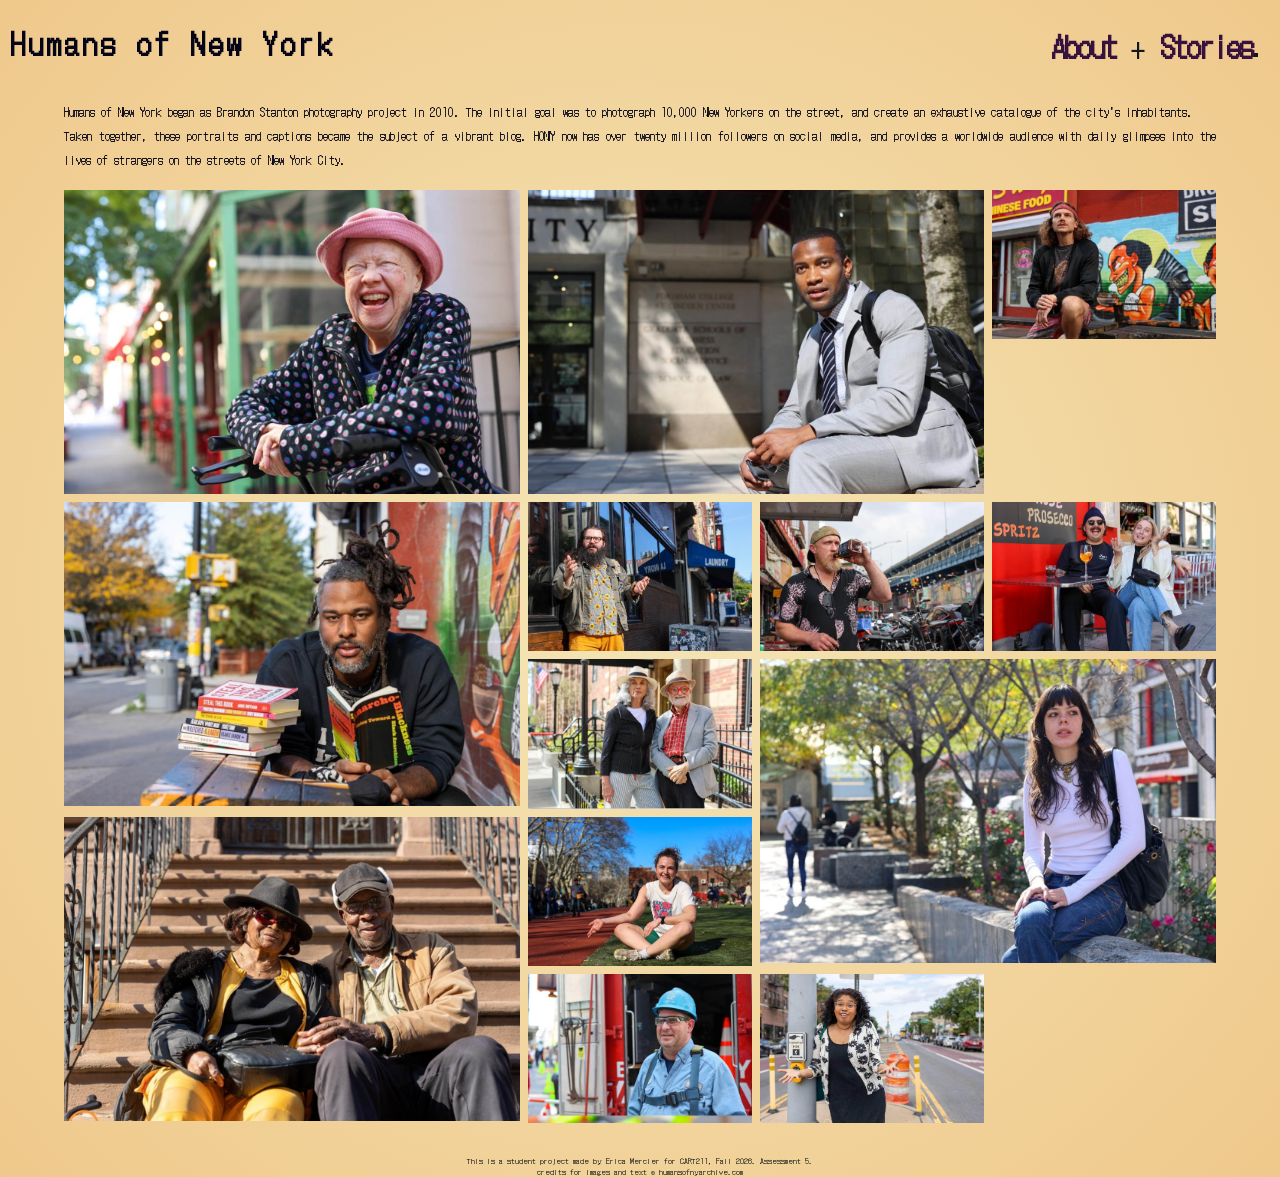
==== Assessment5/index.html @ a5850657 "Publish site." ====
<!DOCTYPE html>
<html lang="en">
<head>
    <title>Humans of New York</title> 
    <!-- stylesheet --> <link rel="stylesheet" href="style.css">
     <meta charset="UTF-8">
     <meta name="robots" content="noindex, nofollow">
     <link rel="preconnect" href="https://fonts.bunny.net">
  <link
    href="https://fonts.bunny.net/css?family=dotgothic16:400&display=swap"
    rel="stylesheet">
</head>

<body>

<!-- Navigation & Title-->  

<div class="title"><h1>Humans of New York</h1> <img src="assets/logo.png"></div>
<div class="nav">
    <a href="index.html">About</a> +
    <a href="stories.html">Stories</a>.
</div>


<div id="wrapper">
    <p>Humans of New York began as Brandon Stanton photography project in 2010.  The initial goal was to photograph 10,000 New Yorkers on the street, and create an exhaustive catalogue of the city’s inhabitants.</p>
    <p>Taken together, these portraits and captions became the subject of a vibrant blog. HONY now has over twenty million followers on social media, and provides a worldwide audience with daily glimpses into the lives of strangers on the streets of New York City.</p> 
<br>
<div class="image-grid">
    <a class="card wide" href="#">
    <img src="assets/tough_morning.jpg" alt="Tough Morning">
    <span class="caption">Tough Morning</span>
    </a>

    <a class="card wide" href="#">
    <img src="assets/they_loved_me.jpg" alt="They loved me">
    <span class="caption">They Loved Me</span>
    </a>

    <a class="card" href="#">
    <img src="assets/The_Empire.jpg" alt="The Empire">
    <span class="caption">The Empire</span>
    </a>

    <a class="card wide" href="#">
    <img src="assets/the_algorithm.jpg" alt="The Algorithm">
    <span class="caption">The Algorithm</span>
    </a>

    <a class="card" href="#">
    <img src="assets/sketchbook.jpg" alt="Sketchbook">
    <span class="caption">Sketchbook</span>

    <a class="card" href="#">
    <img src="assets/Right_and_wrong.jpg" alt="Right and wrong">
    <span class="caption">Right and wrong</span>

    <a class="card" href="#">
    <img src="assets/Mardi-Gras.jpg" alt="Mardi Gras">
    <span class="caption">Mardi Gras</span>

    <a class="card" href="#">
    <img src="assets/invisibility.jpg" alt="Invisibility">
    <span class="caption">Invisibility</span>
    </a>

    <a class="card wide" href="#">
    <img src="assets/homework.jpg" alt="Homework">
    <span class="caption">Homework</span>
    </a>

    <a class="card wide" href="#">
    <img src="assets/gettin_married.jpg" alt="Getting Married">
    <span class="caption">Getting Married</span>
     </a>

    <a class="card" href="#">
    <img src="assets/fake_sport.jpg" alt="Fake Sport">
    <span class="caption">Fake Sport</span>

    <a class="card" href="#">
    <img src="assets/Chipwich_guy.jpg" alt="Chipwich Guy">
    <span class="caption">Chipwich Guy</span>

    <a class="card" href="#">
    <img src="assets/america_pageant.jpg" alt="America Pageant">
    <span class="caption">America Pageant</span>
    </a>
</div>

</div>

<footer> 
This is a student project made by Erica Mercier for CART211, Fall 2026. Assessment 5.<br> credits for images and text © humansofnyarchive.com
</footer>
</div>
---- Assessment5/style.css ----
body {
  background: #E0E2DB;
  background: radial-gradient(circle,rgb(244, 227, 178) 10%, rgb(239, 200, 139) 100%);
  margin: 0;
  padding: 0;
  list-style: none;
}

.title {
  top: 0;
  left: 0;
  color: #050517;   
  text-align: left;
  font-family: "DotGothic16", sans-serif;
  text-decoration: none;
  width: 40%;
  float: left; 
  position:fixed;
  padding-left:10px;
  z-index: 10;
  letter-spacing: 3px;
}

.title h1 {
color: #050517;   
  text-align: left;
  font-family: "DotGothic16", sans-serif;
  font-size: 30px;
  z-index: 10;
}

.title img {
    display:none;
    width:0px;
    z-index: 10;

}

.nav {
  top: 10px ;
  right: 0;
  width: 60%;
  color: #121616;
  text-align: right;
  font-family: "DotGothic16", sans-serif;
  font-size:30px;
  text-decoration: none;
  float:right;
  position: fixed;
  padding:1%;
  z-index: 11;

}

.nav a {
    text-align: left;
    text-decoration: none;
    font-weight: bold;
    color:#37123C;
    letter-spacing: -2px;
}
.nav a:hover {
  text-decoration: underline;
  color: #CF5C36;  
  letter-spacing: -3px;
  
}

#wrapper {
    float:center;
    width: 90%;
    padding-left:5%;
    padding-top:100px;
    z-index: 1;

}

p {
    font-family: "DotGothic16", sans-serif;
    margin: auto ;
    color: #050517;
    font-size: 12px;
    text-align: justify;
    line-height:2;
}

h2 {
color: #050517;   
  text-align: left;
  font-family: "DotGothic16", sans-serif;
  font-size: 30px;
  z-index: 10;
}

.image-grid {
  display: grid;
  grid-template-columns: repeat(auto-fit, minmax(220px, 1fr));
  gap: 8px;
}

.card {
  position: relative;
  display: block;
  overflow: hidden;
  aspect-ratio: 3 / 2;
  color: white;
  text-decoration: none;
}

.card img {
  width: 100%;
  height: 100%;
  object-fit: cover;
  transition: transform 250ms ease;
}

.card.wide {
  grid-column: span 2;
  grid-row: span 2;
}

.caption {
  position: absolute;
  inset: auto 0 0;
  padding: 24px 16px 16px;
  opacity: 0;
  font-family: "DotGothic16", sans-serif;
  margin: auto;
  font-weight: bold;
  text-align: center;
  color: whitesmoke;
}

.card:hover .caption,
.card:focus-visible .caption {
  opacity: 1;
  transform: translateY(0);
}


footer {
    font-family: "DotGothic16", sans-serif;  
    margin: auto ;
    color: #121616;
    font-size: 8px;
    text-align: center;
    padding-top: 2rem;
}

/* size adaptation for mobile */


@media (max-width: 768px) {
  .nav {
  text-align: right;
  font-family: "DotGothic16", sans-serif;
  font-size: 20px;
  text-decoration: none;
  word-spacing: 30px;
  padding-right:10px;
  padding-top:10px;
  padding-bottom:1%;
  float: left; 
  display: block;
}

.title h1 {
  display:none;
  }

.title img {
    display:inline;
    padding:10px;
    width: 50px;
}
  

.nav img {
  display:inline;
  width:100px
}

.nav br {
  display:none;
}

.nav a {
    text-decoration: none;
    font-weight: bold;
    letter-spacing: -2px;
}
.nav a:hover {
  text-decoration: underline;
}

#wrapper {
  width: 80%;
  float: center;
  padding-top:50px;
}

img {
    width: 100%;
    padding-bottom: 1%;
    justify: center;
}

h1, h2 {
  text-align: center;
  line-height:1.5;
  letter-spacing: -2px;
}

p {
    margin: 2%;
    font-size: 12px;
    text-align: justify;
    line-height:1.5;
    font-family: "DotGothic16", sans-serif;
}


img.grid {
    margin-left: 1%;
    margin-right: 1%;
    margin-top: 1%;
    margin-bottom: 1%;
    grid-template-columns: repeat(auto-fit, minmax(220px, 1fr));

    object-fit: cover;
    max-width: 95%;
    height: auto;  

}

figure {
    max-width: auto;
    height:auto;
    text-align: center;
    font-family: "DotGothic16", sans-serif;   
    margin: auto ;
    color: #121616;
    font-size: 8px;
    line-height:1.5;
    text-align: center;
}

.card.wide {
  grid-column: span 1;
  grid-row: span 1;
}
}
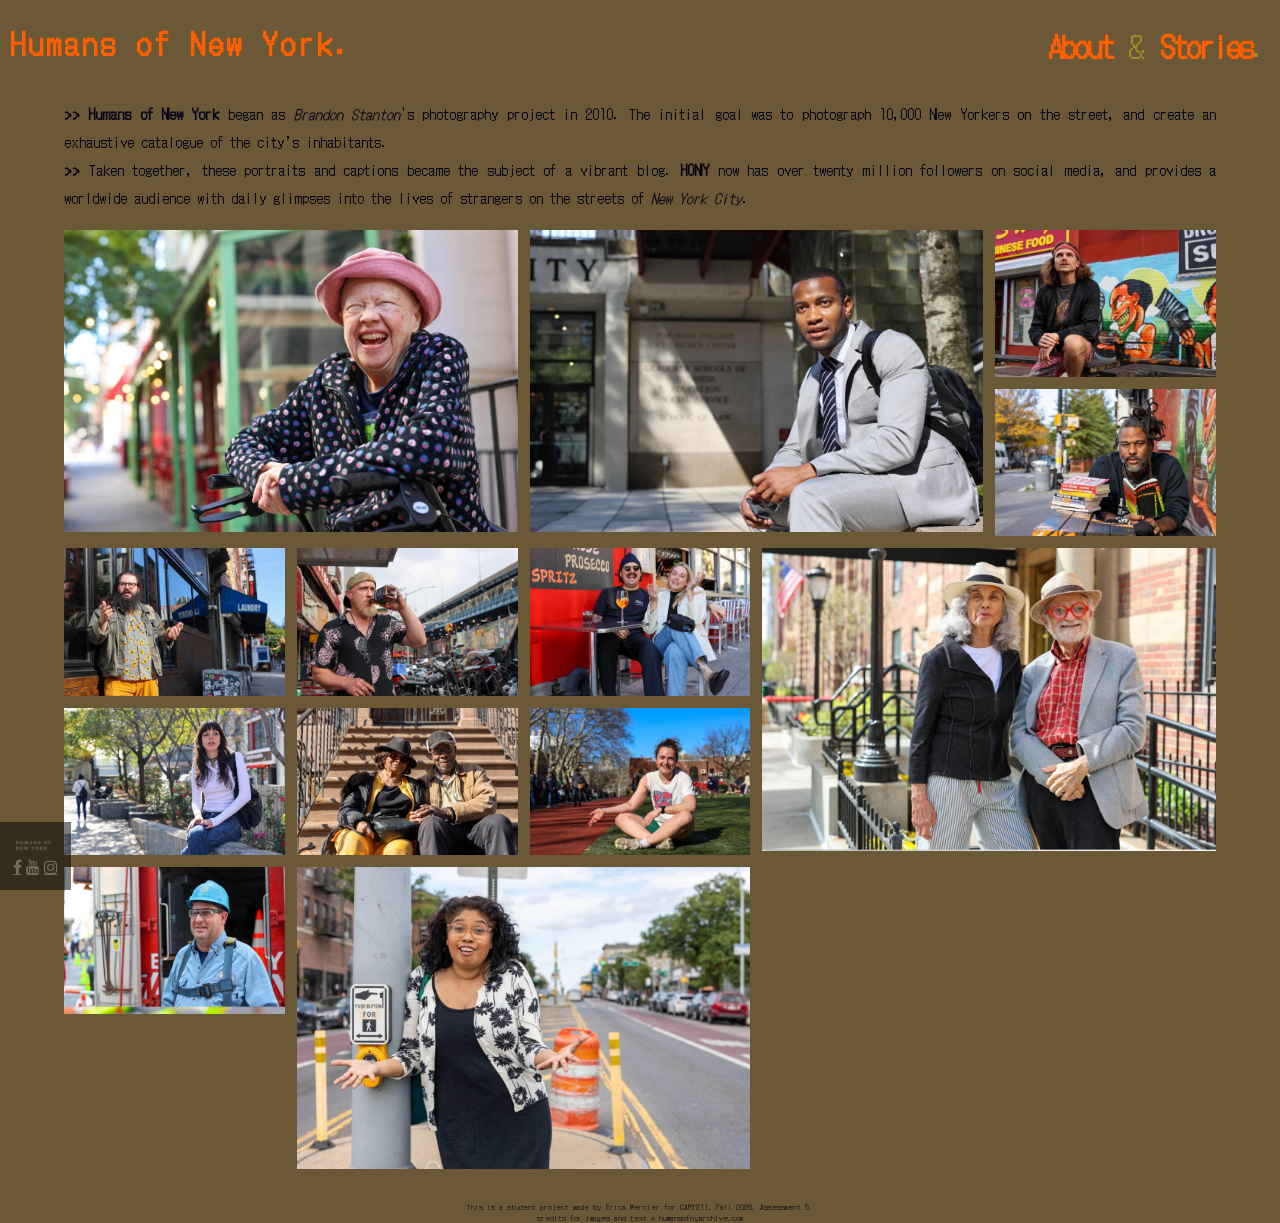
==== commit a0d8206c: "Some modifications mainly to style." ====
--- a/Assessment5/index.html
+++ b/Assessment5/index.html
@@ -6,25 +6,27 @@
      <meta charset="UTF-8">
      <meta name="robots" content="noindex, nofollow">
      <link rel="preconnect" href="https://fonts.bunny.net">
-  <link
+     <link
     href="https://fonts.bunny.net/css?family=dotgothic16:400&display=swap"
     rel="stylesheet">
+    <link rel="stylesheet" href="https://cdnjs.cloudflare.com/ajax/libs/font-awesome/4.7.0/css/font-awesome.min.css">
+
 </head>
 
 <body>
 
 <!-- Navigation & Title-->  
 
-<div class="title"><h1>Humans of New York</h1> <img src="assets/logo.png"></div>
+<div class="title"><h1>Humans of New York.</h1> <img src="assets/logo.png"></div>
 <div class="nav">
-    <a href="index.html">About</a> +
+    <a href="index.html">About</a> &
     <a href="stories.html">Stories</a>.
 </div>
 
 
 <div id="wrapper">
-    <p>Humans of New York began as Brandon Stanton photography project in 2010.  The initial goal was to photograph 10,000 New Yorkers on the street, and create an exhaustive catalogue of the city’s inhabitants.</p>
-    <p>Taken together, these portraits and captions became the subject of a vibrant blog. HONY now has over twenty million followers on social media, and provides a worldwide audience with daily glimpses into the lives of strangers on the streets of New York City.</p> 
+    <p><b>>> Humans of New York</b> began as <i>Brandon Stanton</i>'s photography project in 2010.  The initial goal was to photograph 10,000 New Yorkers on the street, and create an exhaustive catalogue of the city’s inhabitants.</p>
+    <p><b>>></b> Taken together, these portraits and captions became the subject of a vibrant blog. <b>HONY</b> now has over twenty million followers on social media, and provides a worldwide audience with daily glimpses into the lives of strangers on the streets of <i>New York City</i>.</p> 
 <br>
 <div class="image-grid">
     <a class="card wide" href="#">
@@ -42,7 +44,7 @@
     <span class="caption">The Empire</span>
     </a>
 
-    <a class="card wide" href="#">
+    <a class="card" href="#">
     <img src="assets/the_algorithm.jpg" alt="The Algorithm">
     <span class="caption">The Algorithm</span>
     </a>
@@ -59,17 +61,17 @@
     <img src="assets/Mardi-Gras.jpg" alt="Mardi Gras">
     <span class="caption">Mardi Gras</span>
 
-    <a class="card" href="#">
+    <a class="card wide" href="#">
     <img src="assets/invisibility.jpg" alt="Invisibility">
     <span class="caption">Invisibility</span>
     </a>
 
-    <a class="card wide" href="#">
+    <a class="card" href="#">
     <img src="assets/homework.jpg" alt="Homework">
     <span class="caption">Homework</span>
     </a>
 
-    <a class="card wide" href="#">
+    <a class="card" href="#">
     <img src="assets/gettin_married.jpg" alt="Getting Married">
     <span class="caption">Getting Married</span>
      </a>
@@ -82,16 +84,24 @@
     <img src="assets/Chipwich_guy.jpg" alt="Chipwich Guy">
     <span class="caption">Chipwich Guy</span>
 
-    <a class="card" href="#">
+    <a class="card wide" href="#">
     <img src="assets/america_pageant.jpg" alt="America Pageant">
     <span class="caption">America Pageant</span>
     </a>
 </div>
 
 </div>
+<div class="logo">
+    
+<img src="assets/logo.png"><br>
+<a href="#" class="fa fa-facebook"></a>
+<a href="#" class="fa fa-youtube"></a>
+<a href="#" class="fa fa-instagram"></a>
+</div>
+
 
 <footer> 
 This is a student project made by Erica Mercier for CART211, Fall 2026. Assessment 5.<br> credits for images and text © humansofnyarchive.com
 </footer>
 </div>
-
+</body>
--- a/Assessment5/style.css
+++ b/Assessment5/style.css
@@ -1,6 +1,5 @@
 body {
-  background: #E0E2DB;
-  background: radial-gradient(circle,rgb(244, 227, 178) 10%, rgb(239, 200, 139) 100%);
+  background: #6A5837;
   margin: 0;
   padding: 0;
   list-style: none;
@@ -9,7 +8,7 @@
 .title {
   top: 0;
   left: 0;
-  color: #050517;   
+  color:#FE5F00;   
   text-align: left;
   font-family: "DotGothic16", sans-serif;
   text-decoration: none;
@@ -22,7 +21,7 @@
 }
 
 .title h1 {
-color: #050517;   
+color: #FE5F00;   
   text-align: left;
   font-family: "DotGothic16", sans-serif;
   font-size: 30px;
@@ -33,14 +32,13 @@
     display:none;
     width:0px;
     z-index: 10;
-
 }
 
 .nav {
   top: 10px ;
   right: 0;
   width: 60%;
-  color: #121616;
+  color: #988F2A;
   text-align: right;
   font-family: "DotGothic16", sans-serif;
   font-size:30px;
@@ -56,13 +54,20 @@
     text-align: left;
     text-decoration: none;
     font-weight: bold;
-    color:#37123C;
+    color:#FE5F00; 
     letter-spacing: -2px;
 }
 .nav a:hover {
   text-decoration: underline;
-  color: #CF5C36;  
-  letter-spacing: -3px;
+  color: #988F2A; 
+  letter-spacing: 3px;
+  
+}
+
+.nav a:visited {
+  text-decoration: none;
+  color: #FE5F00;  
+  letter-spacing: -2px;
   
 }
 
@@ -79,23 +84,32 @@
     font-family: "DotGothic16", sans-serif;
     margin: auto ;
     color: #050517;
-    font-size: 12px;
+    font-size: 14px;
+    letter-spacing: px;
     text-align: justify;
     line-height:2;
 }
 
 h2 {
-color: #050517;   
+    color: #988F2A;  
+  text-decoration: underline;
   text-align: left;
   font-family: "DotGothic16", sans-serif;
   font-size: 30px;
   z-index: 10;
 }
+
+.story-grid {
+    display:grid;
+    grid-template-columns: auto auto;
+    gap: 50px;
+}
+
 
 .image-grid {
   display: grid;
   grid-template-columns: repeat(auto-fit, minmax(220px, 1fr));
-  gap: 8px;
+  gap: 12px;
 }
 
 .card {
@@ -111,12 +125,16 @@
   width: 100%;
   height: 100%;
   object-fit: cover;
-  transition: transform 250ms ease;
 }
 
 .card.wide {
   grid-column: span 2;
   grid-row: span 2;
+}
+
+.card.tall {
+  grid-column: span 2;
+  grid-row: span 1;
 }
 
 .caption {
@@ -135,6 +153,10 @@
 .card:focus-visible .caption {
   opacity: 1;
   transform: translateY(0);
+}
+
+.card img:hover {
+ opacity:0.3;
 }
 
 
@@ -147,6 +169,30 @@
     padding-top: 2rem;
 }
 
+.logo {
+    bottom:10px;
+    left:0px;
+    padding:1%;
+    float: left; 
+    position:fixed;
+    width:fit-content;
+    background:black;
+    vertical-align: middle;
+    z-index: 11;
+    display: table-cell; 
+    vertical-align: middle;
+    opacity: 50%;
+}
+
+.logo img {
+    height:20px;
+    opacity: 50%;
+}
+
+.logo .fa{
+    color: grey;  
+}
+
 /* size adaptation for mobile */
 
 
@@ -171,7 +217,7 @@
 .title img {
     display:inline;
     padding:10px;
-    width: 50px;
+    width: 100px;
 }
   
 
